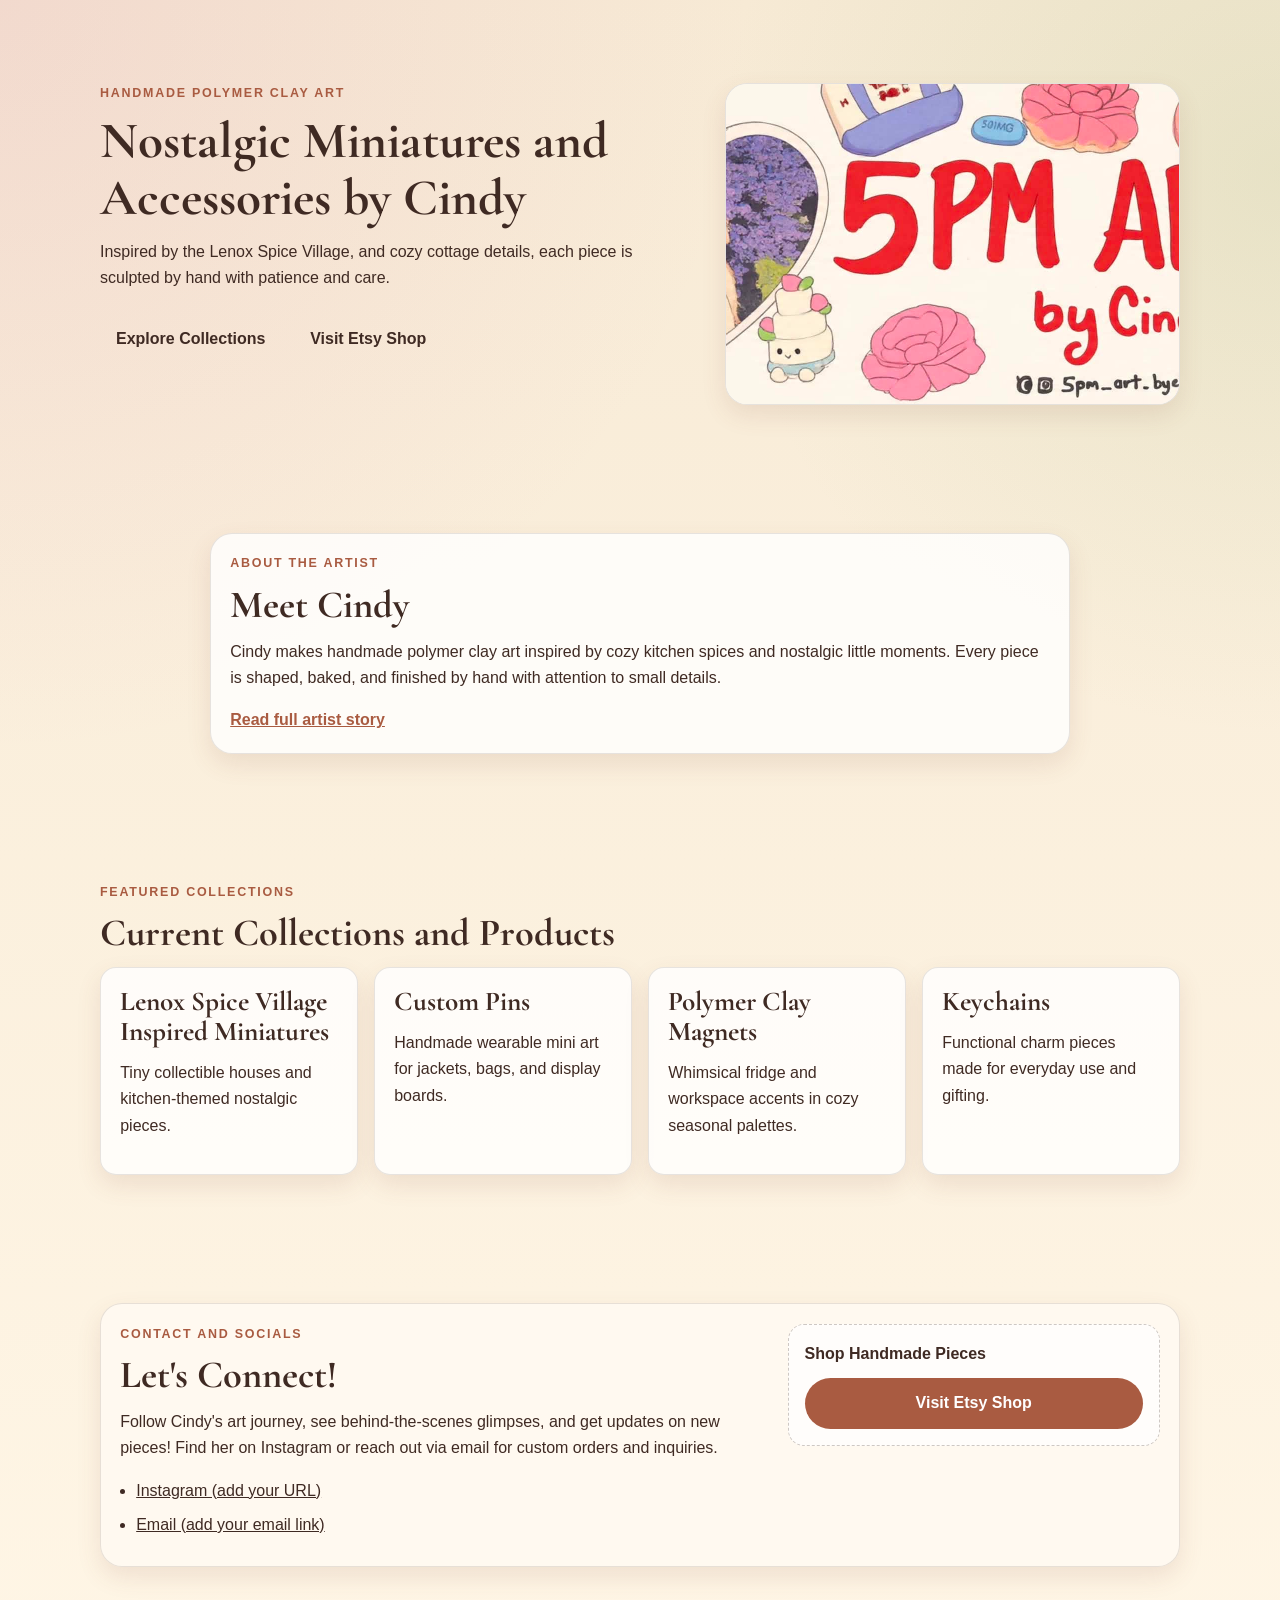
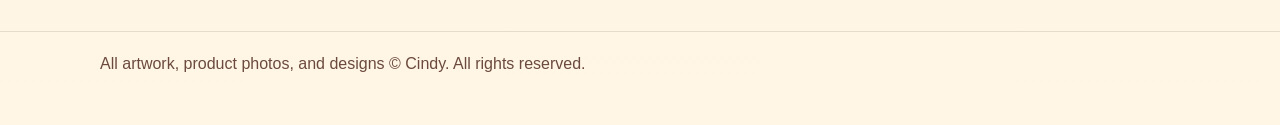
==== index.html @ db1347b3 "Mock up website for Cindy's webpage" ====
<!DOCTYPE html>
<html lang="en">
<head>
	<meta charset="UTF-8">
	<meta name="viewport" content="width=device-width, initial-scale=1.0">
	<title>5PM Art by Cindy | Handmade Polymer Clay Artist</title>
	<meta name="description" content="Cozy handmade polymer clay artwork by Cindy inspired by miniature charms.">

	<!-- google fonts-->
	<link rel="preconnect" href="https://fonts.googleapis.com">
	<link rel="preconnect" href="https://fonts.gstatic.com" crossorigin>
	<link href="https://fonts.googleapis.com/css2?family=Cormorant+Garamond:ital,wght@0,300..700;1,300..700&display=swap" rel="stylesheet">
	
	<!-- shared styles for all pages -->
	<link rel="stylesheet" href="assets/css/main.css">
</head>
<body>
	<a class="skip-link" href="#main-page">Skip to main content</a>

	<main id="main-page">
		<!-- main content -->
		<section id="hero" class="hero section">
			<div class="container hero-grid">
				<div>
					<p class="eyebrow">Handmade Polymer Clay Art</p>
					<h1>Nostalgic Miniatures and Accessories by Cindy</h1>
					<p class="hero-text">
						Inspired by the Lenox Spice Village, and cozy cottage details,
						each piece is sculpted by hand with patience and care.
					</p>
					<div class="hero-actions">
                        <!-- buttons for collections and contact info-->
						<a class="btn btn-collection" href="#collections">Explore Collections</a>
						<a class="btn btn-contact" href="#contact">Visit Etsy Shop</a>
					</div>
				</div>
				<div class="hero-visual card">
					<img src="assets/images/CP%20IMAGES/main-banner.jpg" alt="Cindy's main banner">
				</div>
			</div>
		</section>

		<!-- about: artist introduction -->
		<section id="about" class="section">
			<div class="container card panel">
				<p class="eyebrow">About The Artist</p>
				<h2>Meet Cindy</h2>
				<p>
					Cindy makes handmade polymer clay art inspired by cozy kitchen spices and nostalgic little moments.
                    Every piece is shaped, baked, and finished by hand with attention to small details.
                </p>
				<a class="text-link" href="about.html">Read full artist story</a>
			</div>
		</section>

		<!-- featured collections -->
		<section id="collections" class="section">
			<div class="container">
				<p class="eyebrow">Featured Collections</p>
				<h2>Current Collections and Products</h2>
				<div class="collection-grid">
					<article class="card collection-card">
						<h3>Lenox Spice Village Inspired Miniatures</h3>
						<p>Tiny collectible houses and kitchen-themed nostalgic pieces.</p>
					</article>
					<article class="card collection-card">
						<h3>Custom Pins</h3>
						<p>Handmade wearable mini art for jackets, bags, and display boards.</p>
					</article>
					<article class="card collection-card">
						<h3>Polymer Clay Magnets</h3>
						<p>Whimsical fridge and workspace accents in cozy seasonal palettes.</p>
					</article>
					<article class="card collection-card">
						<h3>Keychains</h3>
						<p>Functional charm pieces made for everyday use and gifting.</p>
					</article>
				</div>
			</div>
		</section>

		<!-- contacts + etsy shop button -->
		<section id="contact" class="section">
			<div class="container contact-box">
				<div>
					<p class="eyebrow">Contact and Socials</p>
					<h2>Let's Connect!</h2>
					<p>
                        Follow Cindy's art journey, see behind-the-scenes glimpses, and get updates on new pieces!
                        Find her on Instagram or reach out via email for custom orders and inquiries.
					</p>
					<ul class="social-list">
						<li><a href="#" aria-label="Instagram link placeholder">Instagram (add your URL)</a></li>
						<li><a href="#" aria-label="Email placeholder">Email (add your email link)</a></li>
					</ul>
				</div>
				<div class="etsy-box">
					<p class="etsy-label">Shop Handmade Pieces</p>
					<a class="btn btn-etsy-shop" href="#" aria-label="Placeholder for etsy link">Visit Etsy Shop</a>
				</div>
			</div>
		</section>
	</main>

	<footer class="site-footer">
		<div class="container footer-wrap">
			<p>All artwork, product photos, and designs © Cindy. All rights reserved.</p>
		</div>
	</footer>
</body>
</html>
---- assets/css/main.css ----
/*
  Main Styles
*/

:root {
  /* color palette */
  --rose-dust: #c8a39e;
  --pumpkin: #c77746;
  --cream: #fff6e6;
  --dark-cream: #f7ead5;
  --brown-900: #3f2a23;
  --brown-700: #6b4a3d;
  --brown-500: #8a5c42;
  --terracotta: #a95b41;
  --sage: #8b9a75;
  --shadow-soft: 0 10px 24px rgba(128, 76, 58, 0.12);
  --radius-lg: 22px;
  --radius-md: 16px;
  --max-width: 1080px;
}
* {
  box-sizing: border-box;
}

html {
  scroll-behavior: smooth;
}

body {
  margin: 0;
  font-family: "Nunito", sans-serif;
  color: var(--brown-900);
  background:
    radial-gradient(circle at 0% 0%, rgba(219, 142, 172, 0.18), transparent 35%),
    radial-gradient(circle at 100% 10%, rgba(165, 189, 130, 0.2), transparent 28%),
    linear-gradient(180deg, var(--dark-cream), var(--cream));
  line-height: 1.65;
}

h1,
h2,
h3 {
  font-family: "Cormorant Garamond", serif;
  line-height: 1.1;
  margin: 0 0 0.8rem;
  color: var(--brown-900);
}

h1 {
  font-size: clamp(2.2rem, 4vw, 4rem);
}

h2 {
  font-size: clamp(1.8rem, 3vw, 2.8rem);
}

h3 {
  font-size: clamp(1.3rem, 2.2vw, 1.7rem);
}

p {
  margin: 0 0 1rem;
}

a {
  color: inherit;
}

.container {
  width: min(var(--max-width), 92%);
  margin: 0 auto;
}

.section {
  padding: 4rem 0;
}

.text-link {
  font-weight: 700;
  color: var(--terracotta);
}

.skip-link {
  position: absolute;
  left: -999px;
  top: 0;
  background: var(--pumpkin);
  color: #fff;
  padding: 0.6rem 0.9rem;
  border-radius: 0 0 10px 0;
}

.skip-link:focus {
  left: 0;
}

.site-header {
  position: sticky;
  top: 0;
  z-index: 20;
  border-bottom: 1px solid rgba(63, 42, 35, 0.12);
  background: rgba(248, 242, 232, 0.9);
  backdrop-filter: blur(8px);
}

.nav-wrap {
  display: flex;
  align-items: center;
  justify-content: space-between;
  gap: 1rem;
  padding: 0.9rem 0;
}

.site-nav {
  display: flex;
  flex-wrap: wrap;
  gap: 0.5rem;
}

.site-nav a {
  text-decoration: none;
  font-weight: 700;
  color: var(--brown-700);
  padding: 0.4rem 0.65rem;
  border-radius: 999px;
}

.site-nav a:hover,
.site-nav a:focus-visible,
.site-nav a[aria-current="page"] {
  background: rgba(169, 91, 65, 0.14);
  color: var(--brown-900);
}

.brand {
  font-family: "Cormorant Garamond", serif;
  font-weight: 700;
  font-size: 1.6rem;
  text-decoration: none;
}

.menu-toggle {
  display: none;
  border: 1px solid rgba(63, 42, 35, 0.2);
  background: #fff;
  color: var(--brown-900);
  border-radius: 999px;
  padding: 0.35rem 0.8rem;
  font-weight: 700;
}

.panel {
  max-width: 860px;
}

.card {
  background: rgba(255, 255, 255, 0.8);
  border: 1px solid rgba(63, 42, 35, 0.12);
  border-radius: var(--radius-lg);
  box-shadow: var(--shadow-soft);
  padding: 1.2rem;
}

.hero {
  padding-top: 5.2rem;
  position: relative;
}

.hero-grid {
  display: grid;
  gap: 1.2rem;
  grid-template-columns: 1.2fr 0.9fr;
  align-items: start;
}

.hero-visual {
  padding: 0;
  overflow: hidden;
}

.hero-visual img {
  display: block;
  width: 100%;
  height: 100%;
  min-height: 320px;
  object-fit: cover;
}

.hero-text {
  max-width: 62ch;
}

.hero-actions {
  display: flex;
  flex-wrap: wrap;
  gap: 0.8rem;
  margin-top: 1.4rem;
}

.hero-card {
  background: linear-gradient(180deg, rgba(255, 255, 255, 0.9), rgba(200, 163, 158, 0.2));
  border: 1px solid rgba(63, 42, 35, 0.1);
  border-radius: var(--radius-lg);
  box-shadow: var(--shadow-soft);
  padding: 1.2rem;
}

.hero-card ul {
  margin: 0;
  padding-left: 1.1rem;
}

.eyebrow {
  text-transform: uppercase;
  letter-spacing: 0.14em;
  font-size: 0.78rem;
  color: var(--terracotta);
  font-weight: 700;
  margin-bottom: 0.6rem;
}

.btn {
  display: inline-block;
  text-decoration: none;
  border-radius: 999px;
  padding: 0.75rem 1rem;
  font-weight: 700;
  transition: transform 180ms ease;
}

.btn:hover,
.btn:focus-visible {
  transform: translateY(-2px);
}

.btn-primary {
  background: var(--terracotta);
  color: #fff;
}

.btn-etsy-shop {
  background: var(--terracotta);
  color: #fff;
  width: 100%;
  text-align: center;
}

.btn-outline {
  border: 1px solid rgba(63, 42, 35, 0.25);
  background: #fff;
}

.gallery-grid {
  display: grid;
  grid-template-columns: repeat(3, minmax(0, 1fr));
  gap: 1rem;
}

.gallery-tile {
  min-height: 180px;
  border-radius: var(--radius-md);
  border: 1px solid rgba(63, 42, 35, 0.11);
  box-shadow: var(--shadow-soft);
  background:
    linear-gradient(160deg, rgba(248, 242, 232, 0.8), rgba(255, 255, 255, 0.95)),
    repeating-linear-gradient(45deg, rgba(139, 154, 117, 0.08) 0 10px, rgba(199, 119, 70, 0.08) 10px 20px);
  padding: 1.1rem;
}

.collection-grid {
  display: grid;
  grid-template-columns: repeat(auto-fit, minmax(220px, 1fr));
  gap: 1rem;
}

.collection-card {
  border-radius: var(--radius-md);
}

.contact-box {
  background: rgba(255, 250, 242, 0.88);
  border: 1px solid rgba(63, 42, 35, 0.12);
  box-shadow: var(--shadow-soft);
  border-radius: var(--radius-lg);
  display: grid;
  grid-template-columns: 1.4fr 0.8fr;
  gap: 1rem;
  padding: 1.2rem;
}

.social-list {
  margin: 0;
  padding-left: 1rem;
}

.social-list li {
  margin-bottom: 0.5rem;
}

.etsy-box {
  border-radius: var(--radius-md);
  border: 1px dashed rgba(63, 42, 35, 0.25);
  background: rgba(255, 255, 255, 0.7);
  padding: 1rem;
  align-self: start;
}

.etsy-label {
  font-weight: 700;
  margin-bottom: 0.7rem;
}

.about-title {
  margin-bottom: 1rem;
}

.site-footer {
  padding: 1.2rem 0 2rem;
  border-top: 1px solid rgba(63, 42, 35, 0.12);
}

.footer-wrap {
  display: flex;
  justify-content: space-between;
  gap: 1rem;
  flex-wrap: wrap;
  color: var(--brown-700);
}

.footer-nav {
  display: flex;
  gap: 0.8rem;
}
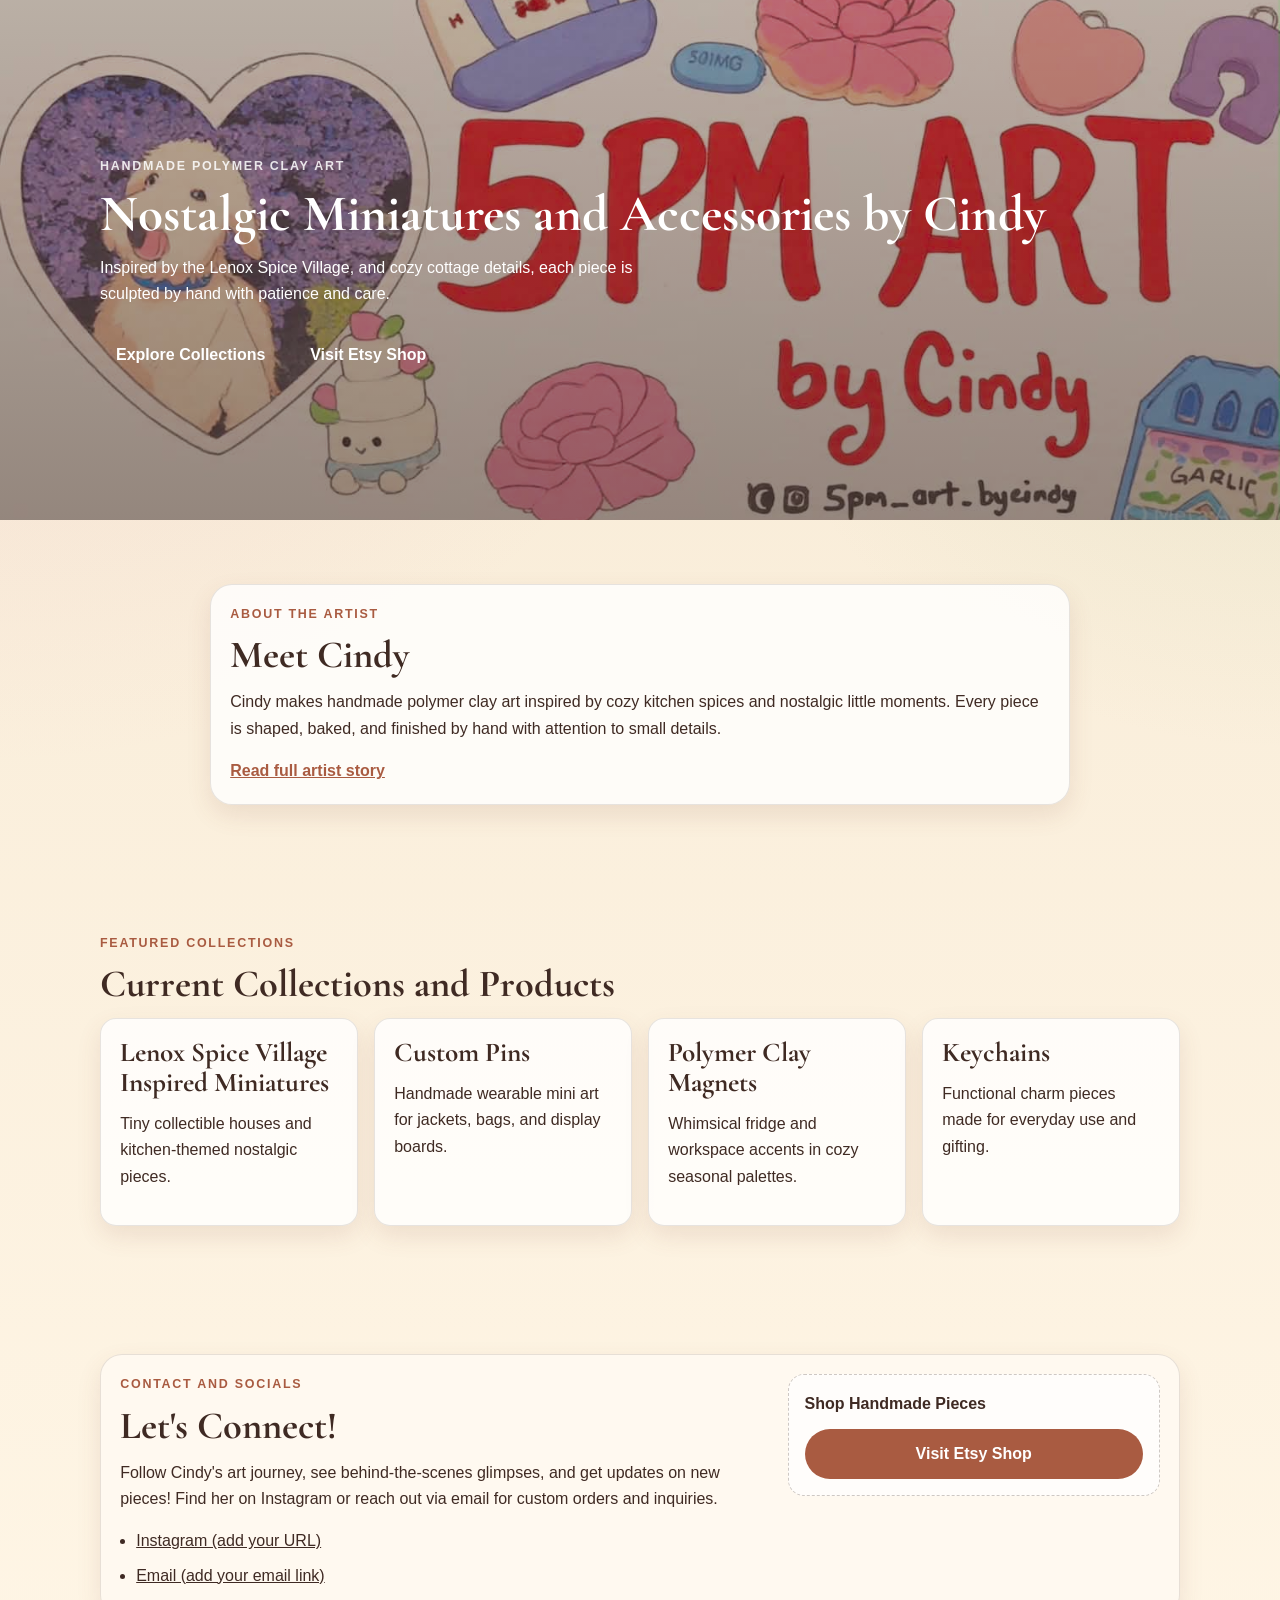
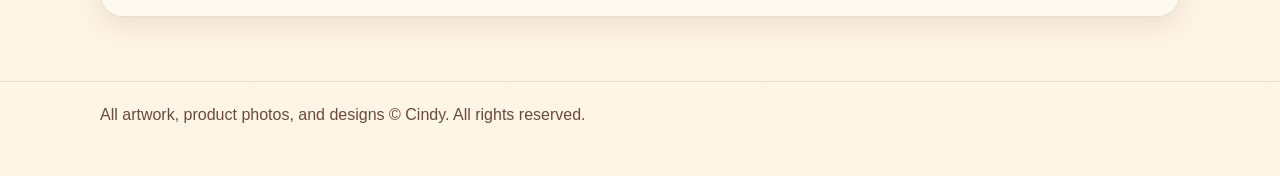
==== commit 58ed3857: "Added artist bio and her lovely dog-- dexter, also improved readability and maintainability" ====
--- a/index.html
+++ b/index.html
@@ -20,29 +20,26 @@
 	<main id="main-page">
 		<!-- main content -->
 		<section id="hero" class="hero section">
-			<div class="container hero-grid">
-				<div>
-					<p class="eyebrow">Handmade Polymer Clay Art</p>
-					<h1>Nostalgic Miniatures and Accessories by Cindy</h1>
-					<p class="hero-text">
-						Inspired by the Lenox Spice Village, and cozy cottage details,
-						each piece is sculpted by hand with patience and care.
-					</p>
-					<div class="hero-actions">
-                        <!-- buttons for collections and contact info-->
-						<a class="btn btn-collection" href="#collections">Explore Collections</a>
-						<a class="btn btn-contact" href="#contact">Visit Etsy Shop</a>
-					</div>
-				</div>
-				<div class="hero-visual card">
-					<img src="assets/images/CP%20IMAGES/main-banner.jpg" alt="Cindy's main banner">
+			<img class="hero-bg" src="assets/images/CP%20IMAGES/main-banner.jpg" alt="">
+			<div class="hero-overlay"></div>
+			<div class="container hero-content">
+				<p class="eyebrow">Handmade Polymer Clay Art</p>
+				<h1>Nostalgic Miniatures and Accessories by Cindy</h1>
+				<p class="hero-text">
+					Inspired by the Lenox Spice Village, and cozy cottage details,
+					each piece is sculpted by hand with patience and care.
+				</p>
+				<div class="hero-actions">
+					<!-- buttons for collections and contact info-->
+					<a class="btn btn-collection" href="#collections">Explore Collections</a>
+					<a class="btn btn-contact" href="#contact">Visit Etsy Shop</a>
 				</div>
 			</div>
 		</section>
 
 		<!-- about: artist introduction -->
 		<section id="about" class="section">
-			<div class="container card panel">
+			<div class="container card panel card panel">
 				<p class="eyebrow">About The Artist</p>
 				<h2>Meet Cindy</h2>
 				<p>
--- a/assets/css/main.css
+++ b/assets/css/main.css
@@ -4,6 +4,14 @@
 
 :root {
   /* color palette */
+  /* banner colors */
+  --gray-indigo: #958ab8;
+  --gray-magenta: #71616a;
+  --light-yellow: #fbf7eb;
+  --light-orange: #faf0e2;
+  --pastel-red: #ee8e97;
+
+  /* warm/autumn colors */
   --rose-dust: #c8a39e;
   --pumpkin: #c77746;
   --cream: #fff6e6;
@@ -13,6 +21,7 @@
   --brown-500: #8a5c42;
   --terracotta: #a95b41;
   --sage: #8b9a75;
+
   --shadow-soft: 0 10px 24px rgba(128, 76, 58, 0.12);
   --radius-lg: 22px;
   --radius-md: 16px;
@@ -162,28 +171,50 @@
 }
 
 .hero {
-  padding-top: 5.2rem;
   position: relative;
-}
-
-.hero-grid {
-  display: grid;
-  gap: 1.2rem;
-  grid-template-columns: 1.2fr 0.9fr;
-  align-items: start;
-}
-
-.hero-visual {
+  min-height: 520px;
+  display: flex;
+  align-items: center;
+  overflow: hidden;
   padding: 0;
-  overflow: hidden;
-}
-
-.hero-visual img {
-  display: block;
+}
+
+.hero-bg {
+  position: absolute;
+  inset: 0;
   width: 100%;
   height: 100%;
-  min-height: 320px;
   object-fit: cover;
+  object-position: center;
+  z-index: 0;
+}
+
+.hero-overlay {
+  position: absolute;
+  inset: 0;
+  background: linear-gradient(
+    to bottom,
+    rgba(63, 42, 35, 0.35) 0%,
+    rgba(63, 42, 35, 0.55) 100%
+  );
+  z-index: 1;
+}
+
+.hero-content {
+  position: relative;
+  z-index: 2;
+  padding: 5rem 0 4rem;
+  color: #fff;
+}
+
+.hero-content h1,
+.hero-content h2,
+.hero-content h3 {
+  color: #fff;
+}
+
+.hero-content .eyebrow {
+  color: rgba(255, 255, 255, 0.85);
 }
 
 .hero-text {
@@ -310,10 +341,6 @@
   margin-bottom: 0.7rem;
 }
 
-.about-title {
-  margin-bottom: 1rem;
-}
-
 .site-footer {
   padding: 1.2rem 0 2rem;
   border-top: 1px solid rgba(63, 42, 35, 0.12);
